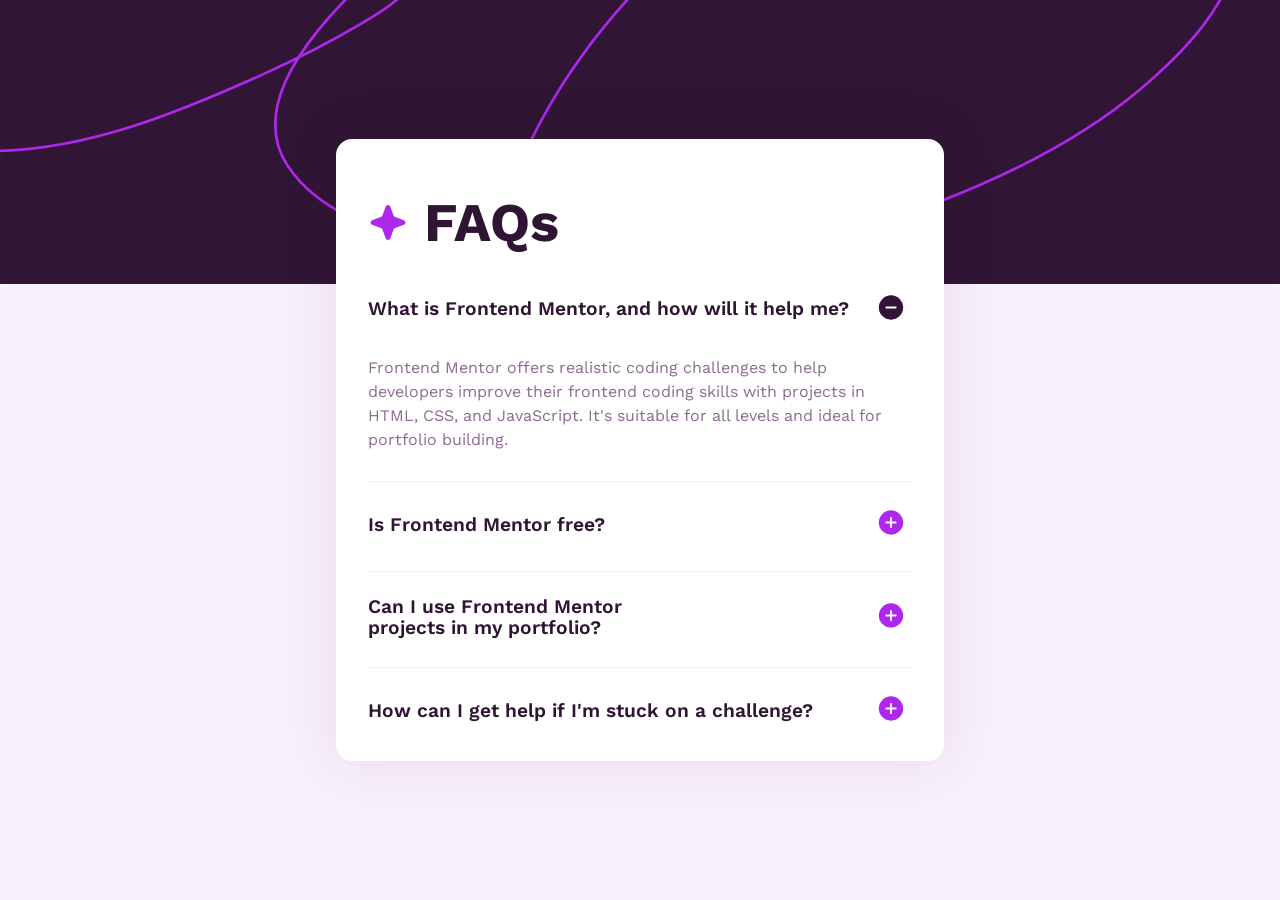
==== index.html @ 4848306b "Initial commit" ====
<!doctype html>
<html lang="en">
  <head>
    <meta name="viewport" content="width=device-width, initial-scale=1.0" />
    <title>Frontend Mentor | FAQ accordion</title>
    <link
      rel="preload"
      href="/fonts/WorkSans-VariableFont_wght.woff2"
      as="font"
      type="font/woff2"
      crossorigin="anonymous"
    />
    <link rel="stylesheet" href="/style.css" />
    <script src="/script.js" type="module" defer></script>
    <link
      rel="icon"
      type="image/png"
      sizes="32x32"
      href="/images/favicon-32x32.png"
    />
  </head>
  <body>
    <main>
      <div class="faq">
        <div class="faq__title cluster">
          <svg
            width="40"
            height="41"
            viewBox="0 0 40 41"
            aria-hidden="true"
            focusable="false"
          >
            <g fill="#AD28EB">
              <use href="#star"></use>
            </g>
          </svg>
          <h1>FAQs</h1>
        </div>
        <div class="faq__container flow">
          <div class="faq__content flow js-faq-content">
            <div class="cluster">
              <h2 id="what-is-frontend-mentor" class="js-question">
                What is Frontend Mentor, and how will it help me?
              </h2>
              <button
                type="button"
                aria-expanded="true"
                aria-describedby="what-is-frontend-mentor"
                hidden
              >
                <svg
                  width="30"
                  height="31"
                  viewBox="0 0 30 31"
                  aria-hidden="true"
                  focusable="false"
                >
                  <g fill="#301534">
                    <use href="#minus"></use>
                  </g>
                </svg>
              </button>
            </div>
            <div class="faq__answer js-answer">
              <p>
                Frontend Mentor offers realistic coding challenges to help
                developers improve their frontend coding skills with projects in
                HTML, CSS, and JavaScript. It's suitable for all levels and
                ideal for portfolio building.
              </p>
            </div>
          </div>
          <div class="faq__content flow js-faq-content">
            <div class="cluster">
              <h2 id="is-frontend-mentor-free" class="js-question">
                Is Frontend Mentor free?
              </h2>
              <button
                type="button"
                aria-expanded="false"
                aria-describedby="is-frontend-mentor-free"
                hidden
              >
                <svg
                  width="30"
                  height="31"
                  viewBox="0 0 30 31"
                  aria-hidden="true"
                  focusable="false"
                >
                  <g fill="#AD28EB">
                    <use href="#plus"></use>
                  </g>
                </svg>
              </button>
            </div>
            <div class="faq__answer js-answer">
              <p>
                Yes, Frontend Mentor offers both free and premium coding
                challenges, with the free option providing access to a range of
                projects suitable for all skill levels.
              </p>
            </div>
          </div>
          <div class="faq__content flow js-faq-content">
            <div class="cluster">
              <h2 id="can-i-use-frontend-mentor" class="js-question">
                Can I use Frontend Mentor projects in my portfolio?
              </h2>
              <button
                type="button"
                aria-expanded="false"
                aria-describedby="can-i-use-frontend-mentor"
                hidden
              >
                <svg
                  width="30"
                  height="31"
                  viewBox="0 0 30 31"
                  aria-hidden="true"
                  focusable="false"
                >
                  <g fill="#AD28EB">
                    <use href="#plus"></use>
                  </g>
                </svg>
              </button>
            </div>
            <div class="faq__answer js-answer">
              <p>
                Yes, you can use projects completed on Frontend Mentor in your
                portfolio. It's an excellent way to showcase your skills to
                potential employers!
              </p>
            </div>
          </div>
          <div class="faq__content flow js-faq-content">
            <div class="cluster">
              <h2 id="how-can-i-get-help" class="js-question">
                How can I get help if I'm stuck on a challenge?
              </h2>
              <button
                type="button"
                aria-expanded="false"
                aria-describedby="how-can-i-get-help"
                hidden
              >
                <svg
                  width="30"
                  height="31"
                  viewBox="0 0 30 31"
                  aria-hidden="true"
                  focusable="false"
                >
                  <g fill="#AD28EB">
                    <use href="#plus"></use>
                  </g>
                </svg>
              </button>
            </div>
            <div class="faq__answer js-answer">
              <p>
                The best place to get help is inside Frontend Mentor's Discord
                community. There's a help channel where you can ask questions
                and seek support from other community members.
              </p>
            </div>
          </div>
        </div>
      </div>
    </main>
    <!-- <footer class="attribution">
      <p>
        Challenge by
        <a href="https://www.frontendmentor.io/">Frontend Mentor</a>. Coded by
        <a href="https://www.frontendmentor.io/profile/vanzasetia/"
          >Vanza Setia</a
        >.
      </p>
    </footer> -->
    <div hidden>
      <svg xmlns="http://www.w3.org/2000/svg" focusable="false">
        <symbol id="minus" width="30" height="31" viewBox="0 0 30 31">
          <path
            d="M15 3.313A12.187 12.187 0 1 0 27.188 15.5 12.2 12.2 0 0 0 15 3.312Zm4.688 13.124h-9.375a.938.938 0 0 1 0-1.875h9.374a.938.938 0 0 1 0 1.876Z"
          />
        </symbol>
        <symbol id="plus" width="30" height="31" viewBox="0 0 30 31">
          <path
            d="M15 3.313A12.187 12.187 0 1 0 27.188 15.5 12.203 12.203 0 0 0 15 3.312Zm4.688 13.124h-3.75v3.75a.938.938 0 0 1-1.876 0v-3.75h-3.75a.938.938 0 0 1 0-1.875h3.75v-3.75a.938.938 0 0 1 1.876 0v3.75h3.75a.938.938 0 0 1 0 1.876Z"
          />
        </symbol>
        <symbol id="star" width="40" height="41" viewBox="0 0 40 41">
          <path
            d="M37.5 20.5a2.467 2.467 0 0 1-1.64 2.344l-9.913 3.604-3.603 9.911a2.5 2.5 0 0 1-4.688 0l-3.604-9.922-9.911-3.593a2.5 2.5 0 0 1 0-4.688l9.921-3.604 3.594-9.911a2.5 2.5 0 0 1 4.688 0l3.604 9.921 9.911 3.594A2.467 2.467 0 0 1 37.5 20.5Z"
          />
        </symbol>
      </svg>
    </div>
  </body>
</html>
---- style.css ----
@font-face {
  font-family: "Work Sans";
  font-weight: 400 700;
  font-style: normal;
  font-display: swap;
  src: url("/fonts/WorkSans-VariableFont_wght.woff2") format("woff2");
}

:root {
  --white: hsl(0, 100%, 100%);
  --purple-100: hsl(275, 100%, 97%);
  --purple-500: hsl(281, 83%, 54%);
  --purple-600: hsl(292, 16%, 49%);
  --purple-950: hsl(292, 42%, 14%);
  --focus-color: var(--purple-950);
  --focus-ring-offset: 2px;
}

/* Box sizing rules */
*,
*::before,
*::after {
  box-sizing: border-box;
}

/* Prevent font size inflation */
html {
  -moz-text-size-adjust: none;
  -webkit-text-size-adjust: none;
  text-size-adjust: none;
}

/* Remove default margin in favour of better control in authored CSS */
body,
h1,
h2,
h3,
h4,
p,
figure,
blockquote,
dl,
dd {
  margin-block-end: 0;
}

/* Remove list styles on ul, ol elements with a list role, which suggests default styling will be removed */
ul[role="list"],
ol[role="list"] {
  list-style: none;
}

/* Set core body defaults */
body {
  min-height: 100vh;
  line-height: 1.5;
}

/* Set shorter line heights on headings and interactive elements */
h1,
h2,
h3,
h4,
button,
input,
label {
  line-height: 1.1;
}

/* Balance text wrapping on headings */
h1,
h2,
h3,
h4 {
  text-wrap: balance;
}

/* A elements that don't have a class get default styles */
a:not([class]) {
  text-decoration-skip-ink: auto;
  color: currentColor;
}

/* Make images easier to work with */
img,
picture {
  max-width: 100%;
  display: block;
}

/* Inherit fonts for inputs and buttons */
input,
button,
textarea,
select {
  font-family: inherit;
  font-size: inherit;
}

/* Make sure textareas without a rows attribute are not tiny */
textarea:not([rows]) {
  min-height: 10em;
}

/* Anything that has been anchored to should have extra scroll margin */
:target {
  scroll-margin-block: 5ex;
}

body {
  background-image: url("/images/background-pattern-mobile.svg");
  background-repeat: no-repeat;
  background-position: top left;
  background-size: 100%;
  background-color: var(--purple-100);
  color: var(--purple-600);
  font-family: "Work Sans", sans-serif;
  line-height: 1.5;
  display: flex;
  justify-content: center;
  align-items: center;
  flex-direction: column;
  padding-block: 2rem;
  padding-inline: 1rem;
  margin: 0;
}

@media screen and (min-width: 48em) {
  body {
    background-image: url("/images/background-pattern-desktop.svg");
  }
}

:focus-visible:not([tabindex="-1"]) {
  outline: 2px solid var(--focus-color);
  outline-offset: var(--focus-ring-offset);
}

main {
  width: 100%;
}

h1 {
  font-size: 3.4em;
  font-weight: 700;
  line-height: 1.2;
}

h2 {
  font-size: 1.2em;
  font-weight: 600;
}

[hidden] {
  display: none !important;
}

.cluster {
  display: flex;
  justify-content: var(--cluster-justify-content, flex-start);
  align-items: var(--cluster-align-items, flex-start);
  column-gap: var(--cluster-column-gap, 1rem);
  row-gap: var(--cluster-row-gap, 1rem);
  flex-wrap: var(--cluster-flex-wrap, nowrap);
}

.flow > * + * {
  margin-block-start: var(--flow-space, 1rem);
}

.faq {
  background-color: var(--white);
  color: var(--purple-600);
  max-width: 38rem;
  margin-inline: auto;
  padding-inline: 2rem;
  padding-block-start: 3.2rem;
  padding-block-end: 2rem;
  border-radius: 1em;
  box-shadow: 0px 0px 60px 1px hsla(292, 42%, 14%, 0.1);
}

.faq__container {
  --flow-space: 1.4rem;
}

.faq__title {
  --cluster-align-items: center;
  --cluster-row-gap: 2rem;
  margin-block-end: 2.2rem;
}

.faq__title svg {
  width: 2.5em;
  height: auto;
  vertical-align: middle;
}

.faq :is(h1, h2) {
  color: var(--purple-950);
  margin-block-start: 0;
}

.faq h2 {
  cursor: pointer;
}

.faq h2:hover {
  color: var(--purple-500);
}

.faq button[aria-expanded] {
  background: none;
  border: 0;
  cursor: pointer;
}

.faq__content {
  --flow-space: 1.8rem;
  --cluster-justify-content: space-between;
  --cluster-align-items: center;
}

.faq__content + .faq__content {
  border-block-start: 1px solid var(--purple-100);
  padding-block-start: 1.5rem;
}
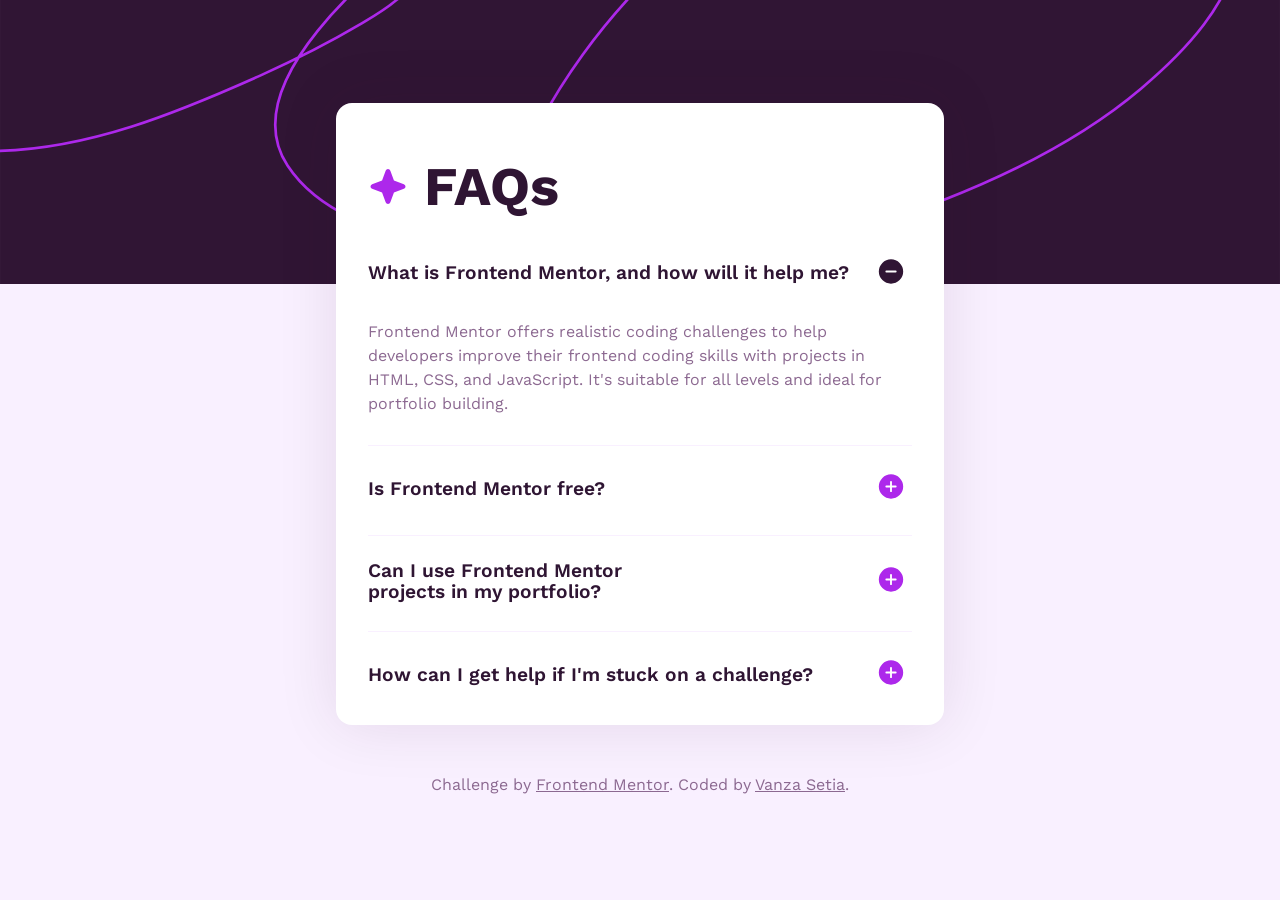
==== commit 84b53ec8: "Add attribution" ====
--- a/index.html
+++ b/index.html
@@ -169,7 +169,7 @@
         </div>
       </div>
     </main>
-    <!-- <footer class="attribution">
+    <footer class="attribution">
       <p>
         Challenge by
         <a href="https://www.frontendmentor.io/">Frontend Mentor</a>. Coded by
@@ -177,7 +177,7 @@
           >Vanza Setia</a
         >.
       </p>
-    </footer> -->
+    </footer>
     <div hidden>
       <svg xmlns="http://www.w3.org/2000/svg" focusable="false">
         <symbol id="minus" width="30" height="31" viewBox="0 0 30 31">
--- a/style.css
+++ b/style.css
@@ -120,6 +120,7 @@
   justify-content: center;
   align-items: center;
   flex-direction: column;
+  row-gap: 2rem;
   padding-block: 2rem;
   padding-inline: 1rem;
   margin: 0;
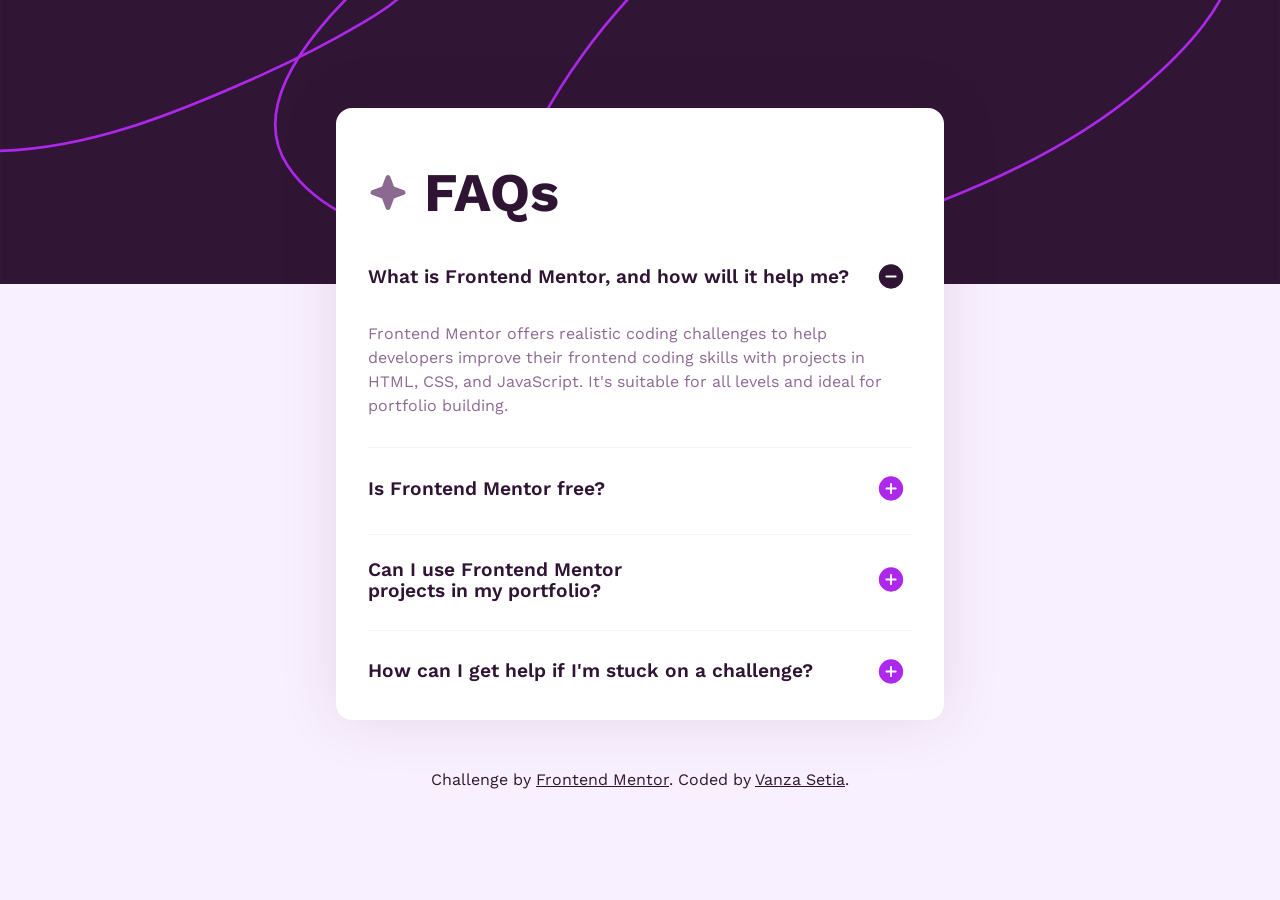
==== commit 5ada83a2: "Make color code only in CSS This commit removes the icon colors from HTML and JavaScript." ====
--- a/index.html
+++ b/index.html
@@ -30,9 +30,7 @@
             aria-hidden="true"
             focusable="false"
           >
-            <g fill="#AD28EB">
-              <use href="#star"></use>
-            </g>
+            <use href="#star"></use>
           </svg>
           <h1>FAQs</h1>
         </div>
@@ -45,6 +43,7 @@
               <button
                 type="button"
                 aria-expanded="true"
+                aria-label="open section"
                 aria-describedby="what-is-frontend-mentor"
                 hidden
               >
@@ -55,9 +54,7 @@
                   aria-hidden="true"
                   focusable="false"
                 >
-                  <g fill="#301534">
-                    <use href="#minus"></use>
-                  </g>
+                  <use href="#minus"></use>
                 </svg>
               </button>
             </div>
@@ -78,6 +75,7 @@
               <button
                 type="button"
                 aria-expanded="false"
+                aria-label="open section"
                 aria-describedby="is-frontend-mentor-free"
                 hidden
               >
@@ -88,9 +86,7 @@
                   aria-hidden="true"
                   focusable="false"
                 >
-                  <g fill="#AD28EB">
-                    <use href="#plus"></use>
-                  </g>
+                  <use href="#plus"></use>
                 </svg>
               </button>
             </div>
@@ -110,6 +106,7 @@
               <button
                 type="button"
                 aria-expanded="false"
+                aria-label="open section"
                 aria-describedby="can-i-use-frontend-mentor"
                 hidden
               >
@@ -120,9 +117,7 @@
                   aria-hidden="true"
                   focusable="false"
                 >
-                  <g fill="#AD28EB">
-                    <use href="#plus"></use>
-                  </g>
+                  <use href="#plus"></use>
                 </svg>
               </button>
             </div>
@@ -142,6 +137,7 @@
               <button
                 type="button"
                 aria-expanded="false"
+                aria-label="open section"
                 aria-describedby="how-can-i-get-help"
                 hidden
               >
@@ -152,9 +148,7 @@
                   aria-hidden="true"
                   focusable="false"
                 >
-                  <g fill="#AD28EB">
-                    <use href="#plus"></use>
-                  </g>
+                  <use href="#plus"></use>
                 </svg>
               </button>
             </div>
--- a/style.css
+++ b/style.css
@@ -152,6 +152,12 @@
   font-weight: 600;
 }
 
+svg {
+  height: auto;
+  vertical-align: middle;
+  fill: currentColor;
+}
+
 [hidden] {
   display: none !important;
 }
@@ -193,8 +199,6 @@
 
 .faq__title svg {
   width: 2.5em;
-  height: auto;
-  vertical-align: middle;
 }
 
 .faq :is(h1, h2) {
@@ -216,6 +220,14 @@
   cursor: pointer;
 }
 
+.faq button[aria-expanded="true"] {
+  color: var(--purple-950);
+}
+
+.faq button[aria-expanded="false"] {
+  color: var(--purple-500);
+}
+
 .faq__content {
   --flow-space: 1.8rem;
   --cluster-justify-content: space-between;
@@ -226,3 +238,8 @@
   border-block-start: 1px solid var(--purple-100);
   padding-block-start: 1.5rem;
 }
+
+.attribution {
+  text-align: center;
+  color: var(--purple-950);
+}
